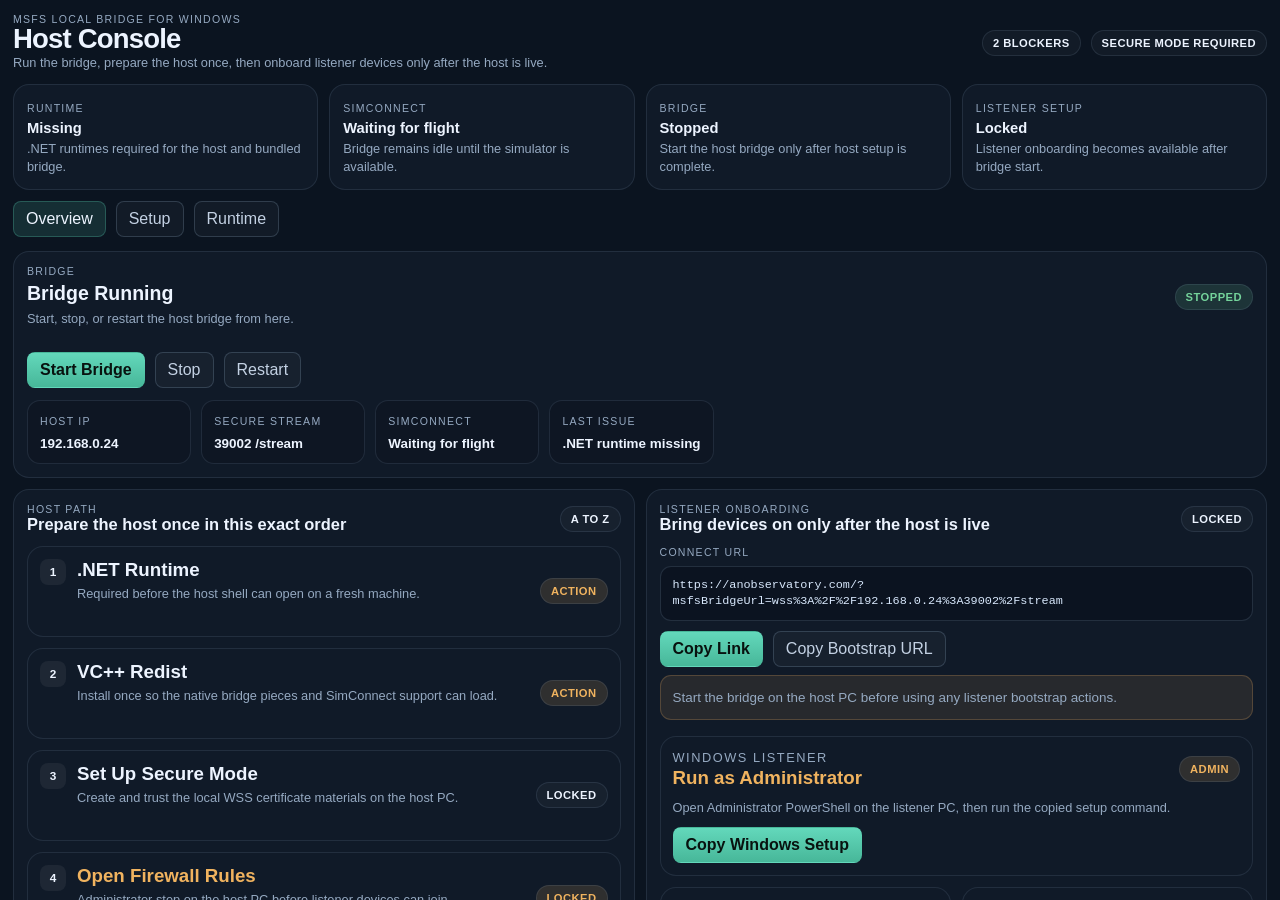
==== windows-host-onboarding-v1/index.html @ 63322c73 "Refactor native frame ownership and web content shell" ====
<!doctype html>
<html lang="en">
  <head>
    <meta charset="utf-8" />
    <meta name="viewport" content="width=device-width, initial-scale=1" />
    <title>MSFS Local Bridge Host Console</title>
    <link rel="stylesheet" href="./styles.css" />
  </head>
  <body>
    <div class="app-shell" id="app-shell">
      <div class="shell-scroll" id="shell-scroll">
      <header class="app-header">
        <div class="brand-block">
          <p class="eyebrow">MSFS LOCAL BRIDGE FOR WINDOWS</p>
          <h1>Host Console</h1>
          <p class="subcopy">Run the bridge, prepare the host once, then onboard listener devices only after the host is live.</p>
        </div>
        <div class="header-signals">
          <div class="pill" id="blocker-pill">2 blockers</div>
          <div class="pill" id="secure-mode-pill">Secure mode required</div>
        </div>
      </header>

      <section class="signal-strip">
        <article class="signal-card">
          <span class="signal-label">Runtime</span>
          <strong id="status-dotnet">Missing</strong>
          <p>.NET runtimes required for the host and bundled bridge.</p>
        </article>
        <article class="signal-card">
          <span class="signal-label">SimConnect</span>
          <strong id="status-simconnect">Waiting for flight</strong>
          <p>Bridge remains idle until the simulator is available.</p>
        </article>
        <article class="signal-card">
          <span class="signal-label">Bridge</span>
          <strong id="status-bridge">Stopped</strong>
          <p>Start the host bridge only after host setup is complete.</p>
        </article>
        <article class="signal-card">
          <span class="signal-label">Listener Setup</span>
          <strong id="status-bootstrap">Locked</strong>
          <p>Listener onboarding becomes available after bridge start.</p>
        </article>
      </section>

      <nav class="tab-strip">
        <button class="tab-btn active" data-tab="overview">Overview</button>
        <button class="tab-btn" data-tab="setup">Setup</button>
        <button class="tab-btn" data-tab="runtime">Runtime</button>
      </nav>

      <main class="panel-stack">
        <section class="tab-panel active" data-panel="overview">
          <div class="overview-grid">
            <section class="card bridge-card">
              <div class="card-head bridge-head">
                <div class="bridge-title-block">
                  <p class="section-label">Bridge</p>
                  <h2 id="bridge-card-title">Bridge Running</h2>
                  <p class="card-copy bridge-summary">Start, stop, or restart the host bridge from here.</p>
                </div>
                <div class="pill pill-ok" id="bridge-control-pill">Stopped</div>
              </div>
              <div class="bridge-layout">
                <div class="button-row action-row bridge-actions">
                  <button class="primary-btn" data-action="start-bridge" id="start-bridge-button">Start Bridge</button>
                  <button class="secondary-btn" data-action="stop-bridge" id="stop-bridge-button">Stop</button>
                  <button class="secondary-btn" data-action="restart-bridge" id="restart-bridge-button">Restart</button>
                </div>
                <div class="stat-grid bridge-strip">
                  <article class="stat-card bridge-strip-item">
                    <span>Host IP</span>
                    <strong id="host-ip">192.168.0.24</strong>
                  </article>
                  <article class="stat-card bridge-strip-item">
                    <span>Secure stream</span>
                    <strong id="secure-stream">39002 /stream</strong>
                  </article>
                  <article class="stat-card bridge-strip-item">
                    <span>SimConnect</span>
                    <strong id="simconnect-detail">Waiting for flight</strong>
                  </article>
                  <article class="stat-card bridge-strip-item">
                    <span>Last issue</span>
                    <strong id="last-issue">.NET runtime missing</strong>
                  </article>
                </div>
              </div>
            </section>

            <section class="card checklist-card">
              <div class="card-head">
                <div>
                  <p class="section-label">Host Path</p>
                  <h2>Prepare the host once in this exact order</h2>
                </div>
                <div class="pill">A to Z</div>
              </div>
              <div class="flow-list-rows">
                <article class="flow-row">
                  <div class="flow-index">1</div>
                  <div class="flow-copy">
                    <h3>.NET Runtime</h3>
                    <p>Required before the host shell can open on a fresh machine.</p>
                  </div>
                  <span class="state state-warn" id="dotnet-step-state">Action</span>
                </article>
                <article class="flow-row">
                  <div class="flow-index">2</div>
                  <div class="flow-copy">
                    <h3>VC++ Redist</h3>
                    <p>Install once so the native bridge pieces and SimConnect support can load.</p>
                  </div>
                  <span class="state state-warn" id="vcredist-step-state">Action</span>
                </article>
                <article class="flow-row">
                  <div class="flow-index">3</div>
                  <div class="flow-copy">
                    <h3>Set Up Secure Mode</h3>
                    <p>Create and trust the local WSS certificate materials on the host PC.</p>
                  </div>
                  <span class="state" id="secure-mode-state">Locked</span>
                </article>
                <article class="flow-row warning-row">
                  <div class="flow-index">4</div>
                  <div class="flow-copy">
                    <h3>Open Firewall Rules</h3>
                    <p>Administrator step on the host PC before listener devices can join.</p>
                  </div>
                  <span class="state state-warn" id="firewall-state">Locked</span>
                </article>
                <article class="flow-row accent-row">
                  <div class="flow-index">5</div>
                  <div class="flow-copy">
                    <h3>Start Bridge</h3>
                    <p>Only after this should you copy device setup commands or open the bootstrap page.</p>
                  </div>
                  <span class="state state-ok" id="start-bridge-step-state">Locked</span>
                </article>
              </div>
            </section>

            <section class="card unified-listener-card">
              <div class="card-head">
                <div>
                  <p class="section-label">Listener Onboarding</p>
                  <h2>Bring devices on only after the host is live</h2>
                </div>
                <div class="pill" id="listener-readiness-pill">Locked</div>
              </div>
              <div class="listener-top">
                <div class="field-block">
                  <span class="field-label">Connect URL</span>
                  <code id="secure-connect-url">https://anobservatory.com/?msfsBridgeUrl=wss%3A%2F%2F192.168.0.24%3A39002%2Fstream</code>
                </div>
                <div class="button-row utility-row">
                  <button class="primary-btn" data-action="copy-link" id="copy-link-button">Copy Link</button>
                  <button class="secondary-btn" data-action="copy-bootstrap-url" id="copy-bootstrap-url-button">Copy Bootstrap URL</button>
                </div>
                <div class="note-banner" id="listener-handoff-note">Start the bridge on the host PC before using any listener bootstrap actions.</div>
              </div>
              <div class="device-stack">
                <article class="device-row primary-device-row">
                  <div class="device-row-head">
                    <div>
                      <p class="device-label">Windows listener</p>
                      <h3>Run as Administrator</h3>
                    </div>
                    <span class="state state-warn">Admin</span>
                  </div>
                  <p>Open Administrator PowerShell on the listener PC, then run the copied setup command.</p>
                  <div class="button-row small-gap">
                    <button class="primary-btn" data-action="copy-windows-setup" id="copy-windows-setup-button">Copy Windows Setup</button>
                  </div>
                </article>
                <div class="device-pair">
                  <article class="device-row">
                    <div class="device-row-head">
                      <div>
                        <p class="device-label">Mac</p>
                        <h3>Use Terminal bootstrap</h3>
                      </div>
                    </div>
                    <p>Copy the script, trust the root CA, then open the secure bridge URL.</p>
                    <div class="button-row small-gap">
                      <button class="primary-btn" data-action="copy-mac-setup" id="copy-mac-setup-button">Copy Mac Setup</button>
                      <button class="secondary-btn" data-action="open-bootstrap-page" id="open-bootstrap-page-button">Open Bootstrap</button>
                    </div>
                  </article>
                  <article class="device-row">
                    <div class="device-row-head">
                      <div>
                        <p class="device-label">Mobile</p>
                        <h3>Open the bootstrap page first</h3>
                      </div>
                    </div>
                    <p>Fetch the CA, trust it, then open AO with the secure stream URL.</p>
                    <div class="button-row small-gap">
                      <button class="secondary-btn" data-action="open-mobile-guide" id="open-mobile-guide-button">Open Mobile Guide</button>
                    </div>
                  </article>
                </div>
              </div>
            </section>
          </div>
        </section>

        <section class="tab-panel" data-panel="setup">
          <div class="setup-grid">
            <section class="card tall-card">
              <div class="card-head">
                <div>
                  <p class="section-label">Host Setup</p>
                  <h2>The shortest correct host setup</h2>
                </div>
                <div class="pill">Checklist</div>
              </div>
              <div class="setup-step-stack">
                <article class="action-card">
                  <div>
                    <p class="device-label">.NET Runtime</p>
                    <h3>Install before opening the host shell</h3>
                    <p id="dotnet-current-note">not installed on this PC.</p>
                  </div>
                  <div class="button-row small-gap split-actions">
                    <span class="state state-warn" id="dotnet-step-state-copy">Action</span>
                    <button class="primary-btn" data-action="install-dotnet" id="install-dotnet-button">Install .NET Runtime</button>
                  </div>
                </article>
                <article class="action-card">
                  <div>
                    <p class="device-label">VC++ Redist</p>
                    <h3>Install once for native bridge support</h3>
                    <p id="vcredist-current-note">not installed on this PC.</p>
                  </div>
                  <div class="button-row small-gap split-actions">
                    <span class="state state-warn" id="vcredist-step-state-copy">Action</span>
                    <button class="primary-btn" data-action="install-vcredist" id="install-vcredist-button">Install VC++ Runtime</button>
                  </div>
                </article>
                <article class="action-card">
                  <div>
                    <p class="device-label">Secure Mode</p>
                    <h3>Generate and trust the local WSS certificate</h3>
                    <p>Create the local trust materials on the host PC.</p>
                  </div>
                  <div class="button-row small-gap split-actions">
                    <span class="state" id="secure-mode-state-copy">Locked</span>
                    <button class="secondary-btn" data-action="setup-secure-mode" id="setup-secure-mode-button">Set Up Secure Mode</button>
                  </div>
                </article>
                <article class="action-card warning-row">
                  <div>
                    <p class="device-label">Firewall</p>
                    <h3>Open the required ports</h3>
                    <p>Windows will prompt for elevation on the host PC.</p>
                  </div>
                  <div class="button-row small-gap split-actions">
                    <span class="state state-warn" id="firewall-state-copy">Locked</span>
                    <button class="secondary-btn" data-action="open-firewall-rules" id="open-firewall-rules-button">Open Firewall Rules</button>
                  </div>
                </article>
                <article class="action-card accent-row">
                  <div>
                    <p class="device-label">Bridge Start</p>
                    <h3>Make the bootstrap page and listener scripts available</h3>
                    <p id="start-bridge-current-note">Complete host setup before starting the bridge.</p>
                  </div>
                  <div class="button-row small-gap split-actions">
                    <span class="state state-ok" id="start-bridge-step-state-copy">Locked</span>
                    <button class="primary-btn" data-action="start-bridge" id="setup-start-bridge-button">Start Bridge</button>
                  </div>
                </article>
              </div>
            </section>

            <section class="card tall-card listener-setup-card">
              <div class="card-head">
                <div>
                  <p class="section-label">Device Setup</p>
                  <h2>What to do on each listener device</h2>
                </div>
                <div class="pill" id="listener-readiness-pill-copy">Locked</div>
              </div>
              <p class="card-copy listener-copy" id="listener-setup-note">Complete host setup and start the bridge before onboarding listener devices.</p>
              <div class="listener-setup-stack">
                <article class="device-row primary-device-row">
                  <div class="device-row-head">
                    <div>
                      <p class="device-label">Windows listener</p>
                      <h3>Use Administrator PowerShell</h3>
                    </div>
                    <span class="state state-warn">Admin</span>
                  </div>
                  <p>Run the copied setup command from an elevated PowerShell window.</p>
                  <button class="primary-btn" data-action="copy-windows-setup" id="copy-windows-setup-button-copy">Copy Windows Setup</button>
                </article>
                <article class="device-row">
                  <div class="device-row-head">
                    <div>
                      <p class="device-label">Mac</p>
                      <h3>Use Terminal bootstrap</h3>
                    </div>
                  </div>
                  <p>Copy the script, trust the root CA, then open the secure bridge URL.</p>
                  <div class="button-row small-gap">
                    <button class="primary-btn" data-action="copy-mac-setup" id="copy-mac-setup-button-copy">Copy Mac Setup</button>
                    <button class="secondary-btn" data-action="open-bootstrap-page" id="open-bootstrap-page-button-copy">Open Bootstrap</button>
                  </div>
                </article>
                <article class="device-row">
                  <div class="device-row-head">
                    <div>
                      <p class="device-label">Mobile</p>
                      <h3>Open the bootstrap page first</h3>
                    </div>
                  </div>
                  <p>Fetch and trust the certificate before opening AO with the secure stream URL.</p>
                  <button class="secondary-btn" data-action="open-mobile-guide" id="open-mobile-guide-button-copy">Open Mobile Guide</button>
                </article>
              </div>
            </section>
          </div>
        </section>

        <section class="tab-panel" data-panel="runtime">
          <div class="runtime-grid">
            <section class="card tall-card runtime-log-card">
              <div class="card-head">
                <div>
                  <p class="section-label">Runtime Log</p>
                  <h2>Live output and support context</h2>
                </div>
                <div class="pill pill-ok">Runtime</div>
              </div>
              <div class="button-row utility-row">
                <button class="primary-btn" data-action="copy-log">Copy Log</button>
                <button class="secondary-btn" data-action="clear-log">Clear</button>
                <button class="secondary-btn" data-action="copy-diagnostics">Copy Diagnostics</button>
              </div>
              <pre class="log-view" id="runtime-log">[09:05:12] prerequisite-check: .NET Runtimes x64 not found</pre>
            </section>
          </div>
        </section>
      </main>
      </div>
    </div>

    <script src="./app.js"></script>
  </body>
</html>
---- windows-host-onboarding-v1/styles.css ----
:root {
  --bg: #08101a;
  --surface: #0d1724;
  --surface-2: #111d2c;
  --surface-3: #0b1320;
  --line: rgba(144, 170, 198, 0.14);
  --line-strong: rgba(144, 170, 198, 0.24);
  --text: #edf4ff;
  --muted: #95a9c1;
  --muted-strong: #c3d1e3;
  --accent: #58ceb0;
  --accent-soft: rgba(88, 206, 176, 0.14);
  --ok: #74d39b;
  --ok-soft: rgba(116, 211, 155, 0.14);
  --warn: #f0b35f;
  --warn-soft: rgba(240, 179, 95, 0.14);
  --shadow: 0 20px 54px rgba(0, 0, 0, 0.32);
  --radius: 16px;
  --radius-sm: 11px;
}

* {
  box-sizing: border-box;
}

html {
  height: 100%;
  background: #0b1420;
  overscroll-behavior: none;
}

body {
  margin: 0;
  height: 100%;
  background: #0b1420;
  color: var(--text);
  font-family: "Segoe UI", Tahoma, sans-serif;
  overscroll-behavior: none;
  overflow: hidden;
}

.shell-scroll::-webkit-scrollbar,
.runtime-log::-webkit-scrollbar {
  width: 10px;
  height: 10px;
}

.shell-scroll::-webkit-scrollbar-track,
.runtime-log::-webkit-scrollbar-track {
  background: rgba(9, 16, 25, 0.88);
}

.shell-scroll::-webkit-scrollbar-thumb,
.runtime-log::-webkit-scrollbar-thumb {
  background: linear-gradient(180deg, rgba(95, 125, 160, 0.9), rgba(67, 92, 121, 0.92));
  border: 2px solid rgba(9, 16, 25, 0.92);
  border-radius: 999px;
}

.shell-scroll::-webkit-scrollbar-thumb:hover,
.runtime-log::-webkit-scrollbar-thumb:hover {
  background: linear-gradient(180deg, rgba(118, 151, 189, 0.92), rgba(81, 109, 142, 0.94));
}

button,
input,
textarea,
select {
  font: inherit;
}

code,
pre {
  font-family: Consolas, "Courier New", monospace;
}

.app-shell {
  width: 100%;
  height: 100%;
  margin: 0;
  background: transparent;
  overflow: hidden;
}

.shell-scroll {
  height: 100%;
  min-height: 0;
  overflow-y: auto;
  overflow-x: hidden;
  padding: 13px;
  background: transparent;
}

body.window-maximized .shell-scroll {
  padding: 12px;
}

.app-header,
.header-signals,
.tab-strip,
.card-head,
.button-row,
.device-row-head,
.bridge-layout,
.split-actions {
  display: flex;
  align-items: center;
  gap: 10px;
}

.app-header,
.card-head,
.device-row-head,
.bridge-layout,
.split-actions {
  justify-content: space-between;
}

.app-header,
.card-head,
.device-row-head,
.split-actions {
  flex-wrap: wrap;
}

.app-header {
  margin-bottom: 12px;
}

.brand-block h1,
.card h2,
.hero-value,
.signal-card strong,
.stat-card strong,
.flow-row h3,
.device-row h3,
.action-card h3,
.note-banner,
.bullet-list {
  margin: 0;
}

.brand-block h1 {
  font-size: 1.72rem;
  line-height: 1.05;
  font-weight: 700;
  letter-spacing: -0.03em;
}

.eyebrow,
.section-label,
.signal-label,
.device-label,
.field-label,
.lead-label,
.stat-card span {
  margin: 0;
  color: var(--muted);
  font-size: 0.66rem;
  letter-spacing: 0.12em;
  text-transform: uppercase;
}

.subcopy,
.card-copy,
.signal-card p,
.flow-row p,
.device-row p,
.action-card p,
.note-banner,
.bullet-list li,
.meta-line {
  margin: 0;
  color: var(--muted);
  font-size: 0.8rem;
  line-height: 1.42;
}

.pill,
.state {
  border: 1px solid var(--line);
  border-radius: 999px;
  padding: 6px 10px;
  font-size: 0.7rem;
  font-weight: 700;
  letter-spacing: 0.04em;
  text-transform: uppercase;
  background: rgba(255, 255, 255, 0.03);
  width: fit-content;
  max-width: 100%;
  align-self: center;
}

.pill-ok,
.state-ok {
  color: var(--ok);
  background: var(--ok-soft);
}

.pill-accent,
.accent-row {
  color: var(--accent);
  background: var(--accent-soft);
}

.state-warn,
.warning-row,
.primary-device-row {
  color: var(--warn);
  background: var(--warn-soft);
}

.signal-strip,
.overview-grid,
.setup-grid,
.runtime-grid,
.stat-grid,
.flow-list-rows,
.device-stack,
.device-pair,
.listener-setup-stack,
.setup-step-stack,
.panel-stack {
  display: grid;
  gap: 11px;
}

.signal-strip {
  grid-template-columns: repeat(4, minmax(0, 1fr));
}

.overview-grid {
  grid-template-columns: 1fr 1fr;
  grid-template-areas:
    "bridge bridge"
    "host listener";
  align-items: stretch;
}

.bridge-card {
  grid-area: bridge;
}

.checklist-card {
  grid-area: host;
  height: 100%;
  display: grid;
  grid-template-rows: auto 1fr;
}

.unified-listener-card {
  grid-area: listener;
}

.setup-grid {
  grid-template-columns: 0.96fr 1.04fr;
  align-items: stretch;
}

.tall-card {
  height: 100%;
}

.signal-card,
.card,
.stat-card,
.flow-row,
.device-row,
.action-card {
  border: 1px solid var(--line);
  border-radius: var(--radius);
  background: #101a28;
}

.signal-card,
.card {
  padding: 13px;
}

.signal-card strong {
  display: block;
  font-size: 0.92rem;
  font-weight: 700;
  margin-top: 4px;
  margin-bottom: 4px;
}

.tab-strip {
  margin: 11px 0 14px;
  flex-wrap: wrap;
}

.tab-btn,
.primary-btn,
.secondary-btn {
  border-radius: 8px;
  padding: 8px 12px;
  border: 1px solid var(--line-strong);
  cursor: pointer;
  transition: 120ms ease;
}

.tab-btn,
.secondary-btn {
  background: rgba(255, 255, 255, 0.03);
  color: var(--muted-strong);
}

.tab-btn.active {
  color: var(--text);
  background: rgba(88, 206, 176, 0.14);
  border-color: rgba(88, 206, 176, 0.28);
}

.primary-btn {
  background: linear-gradient(180deg, #63d8bb, #47b799);
  border-color: transparent;
  color: #08120f;
  font-weight: 700;
}

.tab-btn:hover,
.primary-btn:hover,
.secondary-btn:hover {
  transform: translateY(-1px);
}

.primary-btn:disabled,
.secondary-btn:disabled,
.tab-btn:disabled {
  opacity: 0.45;
  cursor: not-allowed;
  transform: none;
}

.card-head {
  margin-bottom: 11px;
}

.card h2 {
  font-size: 1.03rem;
  line-height: 1.2;
  font-weight: 700;
}

.hero-value {
  font-size: 1.56rem;
  line-height: 1.05;
  font-weight: 700;
  letter-spacing: -0.03em;
}

.bridge-card {
  display: grid;
  gap: 12px;
}

.bridge-head {
  align-items: start;
  gap: 12px;
}

.bridge-title-block {
  display: grid;
  gap: 6px;
}

.bridge-title-block h2 {
  font-size: 1.22rem;
  line-height: 1.08;
}

.bridge-summary {
  max-width: 480px;
}

.bridge-layout {
  display: grid;
  gap: 12px;
}

.bridge-actions {
  margin-top: 0;
}

.action-row {
  margin-top: 0;
}

.stat-grid {
  grid-template-columns: repeat(4, minmax(0, 1fr));
}

.bridge-strip {
  gap: 10px;
}

.stat-card {
  padding: 12px;
  min-height: 80px;
}

.bridge-strip-item {
  min-height: 0;
  padding: 10px 12px;
  border-radius: 13px;
  background: rgba(14, 23, 36, 0.86);
}

.stat-card strong {
  display: block;
  margin-top: 10px;
  font-size: 0.9rem;
  font-weight: 700;
  overflow-wrap: anywhere;
  word-break: break-word;
  line-height: 1.35;
}

.bridge-strip-item strong {
  margin-top: 6px;
  font-size: 0.84rem;
}

.flow-row,
.device-row,
.action-card {
  padding: 12px;
}

.flow-row {
  display: grid;
  grid-template-columns: auto 1fr auto;
  gap: 11px;
  align-items: start;
}

.flow-row .state,
.device-row-head .state {
  justify-self: end;
}

.flow-copy {
  display: grid;
  gap: 4px;
}

.flow-index {
  width: 26px;
  height: 26px;
  border-radius: 8px;
  display: grid;
  place-items: center;
  background: rgba(255, 255, 255, 0.06);
  color: var(--text);
  font-size: 0.74rem;
  font-weight: 800;
}

.listener-top,
.field-block {
  display: grid;
  gap: 8px;
}

.listener-top {
  margin-bottom: 10px;
}

.utility-row,
.diagnostics-row,
.listener-copy {
  margin-top: 2px;
}

.listener-copy {
  margin-bottom: 12px;
}

code,
.log-view {
  border-radius: var(--radius-sm);
  border: 1px solid rgba(144, 170, 198, 0.18);
  background: var(--surface-3);
}

code {
  display: block;
  padding: 10px 12px;
  color: #d7e7fb;
  font-size: 0.74rem;
  line-height: 1.4;
  word-break: break-word;
}

.note-banner {
  padding: 12px;
  border-radius: var(--radius-sm);
  border: 1px solid rgba(240, 179, 95, 0.22);
  background: rgba(240, 179, 95, 0.1);
  font-size: 0.84rem;
}

.device-stack {
  margin-top: 16px;
}

.device-pair {
  grid-template-columns: repeat(2, minmax(0, 1fr));
}

.device-row,
.action-card {
  display: grid;
  gap: 10px;
  align-content: start;
}

.listener-setup-stack {
  margin-top: 8px;
}

.split-actions {
  align-items: center;
}

.log-view {
  margin: 0;
  min-height: 280px;
  padding: 12px;
  color: #d8e7fa;
  font-size: 0.74rem;
  line-height: 1.42;
  white-space: pre-wrap;
}

.bullet-list {
  padding-left: 20px;
}

.bullet-list li + li {
  margin-top: 8px;
}

.tab-panel {
  display: none;
}

.tab-panel.active {
  display: block;
}

@media (max-width: 1220px) {
  .signal-strip,
  .overview-grid,
  .setup-grid,
  .runtime-grid,
  .device-pair,
  .stat-grid {
    grid-template-columns: 1fr;
    grid-template-areas: none;
  }

  .bridge-card,
  .checklist-card,
  .unified-listener-card {
    grid-area: auto;
  }
}

@media (max-width: 760px) {
  .app-shell {
    width: 100%;
    height: 100%;
    margin: 0;
  }

  .shell-scroll {
    padding: 8px;
  }

  .app-header,
  .header-signals,
  .tab-strip,
  .button-row,
  .device-row-head,
  .split-actions {
    flex-wrap: wrap;
  }

  .flow-row {
    grid-template-columns: auto 1fr;
  }

  .flow-row .state {
    grid-column: 2;
    justify-self: start;
  }
}
.runtime-grid .card:first-child {
  display: grid;
  grid-template-rows: auto auto 1fr;
}

.runtime-grid .utility-row {
  margin-top: 2px;
  margin-bottom: 12px;
}

.log-view {
  height: 320px;
  min-height: 320px;
  max-height: 320px;
  overflow: auto;
}


.runtime-grid {
  grid-template-columns: 1fr;
}

.runtime-log-card {
  display: grid;
  grid-template-rows: auto auto 1fr;
}

.runtime-grid .utility-row {
  margin-top: 4px;
  margin-bottom: 12px;
}

.log-view {
  height: 460px;
  min-height: 460px;
  max-height: 460px;
  overflow: auto;
}
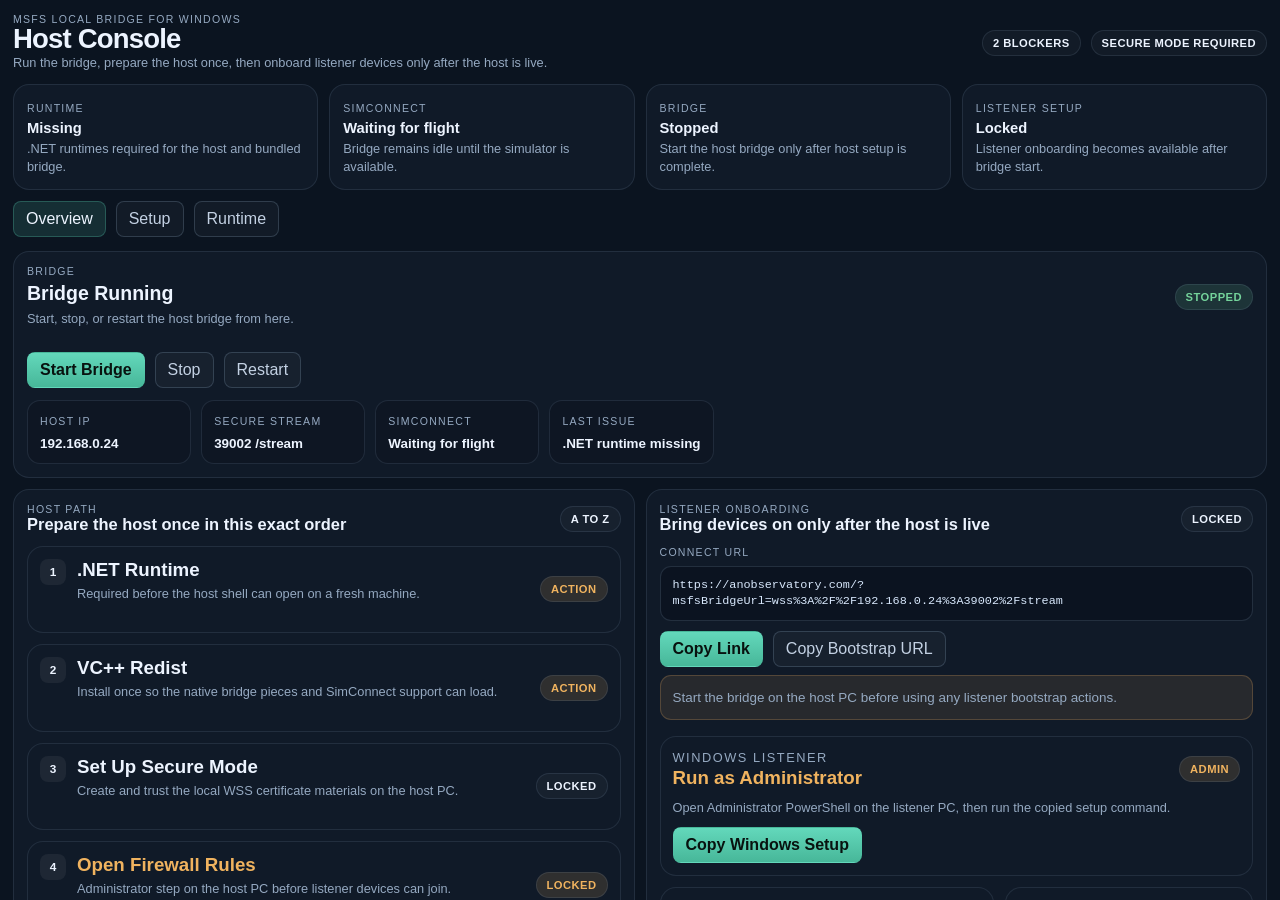
==== commit e777670f: "Tighten listener device card copy and layout" ====
--- a/windows-host-onboarding-v1/index.html
+++ b/windows-host-onboarding-v1/index.html
@@ -192,7 +192,7 @@
                     <div class="device-row-head">
                       <div>
                         <p class="device-label">Mobile</p>
-                        <h3>Open the bootstrap page first</h3>
+                        <h3>Open the bootstrap page</h3>
                       </div>
                     </div>
                     <p>Fetch the CA, trust it, then open AO with the secure stream URL.</p>
@@ -313,7 +313,7 @@
                   <div class="device-row-head">
                     <div>
                       <p class="device-label">Mobile</p>
-                      <h3>Open the bootstrap page first</h3>
+                      <h3>Open the bootstrap page</h3>
                     </div>
                   </div>
                   <p>Fetch and trust the certificate before opening AO with the secure stream URL.</p>
--- a/windows-host-onboarding-v1/styles.css
+++ b/windows-host-onboarding-v1/styles.css
@@ -39,27 +39,48 @@
   overflow: hidden;
 }
 
-.shell-scroll::-webkit-scrollbar,
-.runtime-log::-webkit-scrollbar {
+.shell-scroll::-webkit-scrollbar {
   width: 10px;
   height: 10px;
 }
 
-.shell-scroll::-webkit-scrollbar-track,
-.runtime-log::-webkit-scrollbar-track {
+.shell-scroll::-webkit-scrollbar-track {
   background: rgba(9, 16, 25, 0.88);
 }
 
-.shell-scroll::-webkit-scrollbar-thumb,
-.runtime-log::-webkit-scrollbar-thumb {
+.shell-scroll::-webkit-scrollbar-thumb {
   background: linear-gradient(180deg, rgba(95, 125, 160, 0.9), rgba(67, 92, 121, 0.92));
   border: 2px solid rgba(9, 16, 25, 0.92);
   border-radius: 999px;
 }
 
-.shell-scroll::-webkit-scrollbar-thumb:hover,
-.runtime-log::-webkit-scrollbar-thumb:hover {
+.shell-scroll::-webkit-scrollbar-thumb:hover {
   background: linear-gradient(180deg, rgba(118, 151, 189, 0.92), rgba(81, 109, 142, 0.94));
+}
+
+.log-view {
+  scrollbar-width: thin;
+  scrollbar-color: rgba(95, 125, 160, 0.92) rgba(9, 16, 25, 0.88);
+}
+
+.log-view::-webkit-scrollbar {
+  width: 8px;
+  height: 8px;
+}
+
+.log-view::-webkit-scrollbar-track {
+  background: rgba(9, 16, 25, 0.82);
+  border-radius: 999px;
+}
+
+.log-view::-webkit-scrollbar-thumb {
+  background: linear-gradient(180deg, rgba(109, 141, 177, 0.94), rgba(76, 104, 136, 0.96));
+  border: 1px solid rgba(9, 16, 25, 0.88);
+  border-radius: 999px;
+}
+
+.log-view::-webkit-scrollbar-thumb:hover {
+  background: linear-gradient(180deg, rgba(126, 161, 201, 0.96), rgba(88, 118, 154, 0.98));
 }
 
 button,
@@ -506,7 +527,7 @@
 }
 
 .device-pair {
-  grid-template-columns: repeat(2, minmax(0, 1fr));
+  grid-template-columns: 1.15fr 0.85fr;
 }
 
 .device-row,
@@ -514,6 +535,11 @@
   display: grid;
   gap: 10px;
   align-content: start;
+}
+
+.device-pair .button-row .primary-btn,
+.device-pair .button-row .secondary-btn {
+  white-space: nowrap;
 }
 
 .listener-setup-stack {
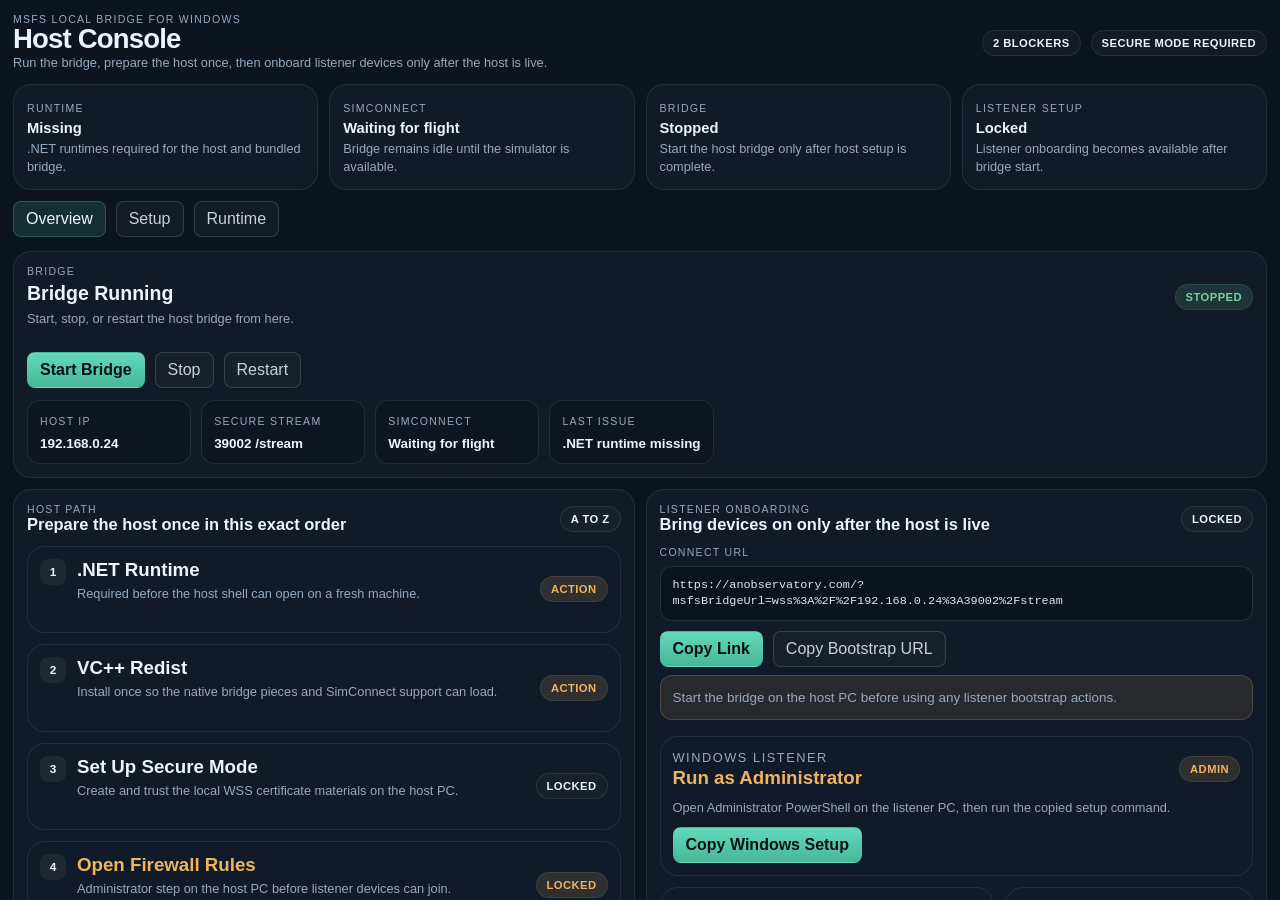
==== commit dbf1da80: "Stretch Mac actions and restore true maximize" ====
--- a/windows-host-onboarding-v1/index.html
+++ b/windows-host-onboarding-v1/index.html
@@ -183,7 +183,7 @@
                       </div>
                     </div>
                     <p>Copy the script, trust the root CA, then open the secure bridge URL.</p>
-                    <div class="button-row small-gap">
+                    <div class="button-row small-gap equal-action-row">
                       <button class="primary-btn" data-action="copy-mac-setup" id="copy-mac-setup-button">Copy Mac Setup</button>
                       <button class="secondary-btn" data-action="open-bootstrap-page" id="open-bootstrap-page-button">Open Bootstrap</button>
                     </div>
@@ -304,7 +304,7 @@
                     </div>
                   </div>
                   <p>Copy the script, trust the root CA, then open the secure bridge URL.</p>
-                  <div class="button-row small-gap">
+                  <div class="button-row small-gap equal-action-row">
                     <button class="primary-btn" data-action="copy-mac-setup" id="copy-mac-setup-button-copy">Copy Mac Setup</button>
                     <button class="secondary-btn" data-action="open-bootstrap-page" id="open-bootstrap-page-button-copy">Open Bootstrap</button>
                   </div>
--- a/windows-host-onboarding-v1/styles.css
+++ b/windows-host-onboarding-v1/styles.css
@@ -15,8 +15,8 @@
   --warn: #f0b35f;
   --warn-soft: rgba(240, 179, 95, 0.14);
   --shadow: 0 20px 54px rgba(0, 0, 0, 0.32);
-  --radius: 16px;
-  --radius-sm: 11px;
+  --radius: 18px;
+  --radius-sm: 12px;
 }
 
 * {
@@ -104,6 +104,8 @@
 }
 
 .shell-scroll {
+  display: flex;
+  flex-direction: column;
   height: 100%;
   min-height: 0;
   overflow-y: auto;
@@ -240,9 +242,16 @@
 .device-stack,
 .device-pair,
 .listener-setup-stack,
-.setup-step-stack,
+.setup-step-stack {
+  display: grid;
+  gap: 11px;
+}
+
 .panel-stack {
-  display: grid;
+  display: flex;
+  flex: 1 1 auto;
+  flex-direction: column;
+  min-height: 0;
   gap: 11px;
 }
 
@@ -542,6 +551,18 @@
   white-space: nowrap;
 }
 
+.equal-action-row {
+  display: grid;
+  grid-template-columns: 1fr 1fr;
+  width: 100%;
+}
+
+.equal-action-row .primary-btn,
+.equal-action-row .secondary-btn {
+  width: 100%;
+  justify-content: center;
+}
+
 .listener-setup-stack {
   margin-top: 8px;
 }
@@ -570,10 +591,22 @@
 
 .tab-panel {
   display: none;
+  min-height: 0;
 }
 
 .tab-panel.active {
   display: block;
+}
+
+.tab-panel.active[data-panel="runtime"] {
+  display: flex;
+  flex: 1 1 auto;
+  min-height: 0;
+}
+
+.overview-grid,
+.setup-grid {
+  padding-bottom: 14px;
 }
 
 @media (max-width: 1220px) {
@@ -623,31 +656,16 @@
     justify-self: start;
   }
 }
-.runtime-grid .card:first-child {
-  display: grid;
-  grid-template-rows: auto auto 1fr;
-}
-
-.runtime-grid .utility-row {
-  margin-top: 2px;
-  margin-bottom: 12px;
-}
-
-.log-view {
-  height: 320px;
-  min-height: 320px;
-  max-height: 320px;
-  overflow: auto;
-}
-
-
 .runtime-grid {
   grid-template-columns: 1fr;
+  flex: 1 1 auto;
+  min-height: 0;
 }
 
 .runtime-log-card {
   display: grid;
-  grid-template-rows: auto auto 1fr;
+  grid-template-rows: auto auto minmax(0, 1fr);
+  min-height: 0;
 }
 
 .runtime-grid .utility-row {
@@ -656,9 +674,9 @@
 }
 
 .log-view {
-  height: 460px;
-  min-height: 460px;
-  max-height: 460px;
+  height: auto;
+  min-height: 320px;
+  max-height: none;
   overflow: auto;
 }
 
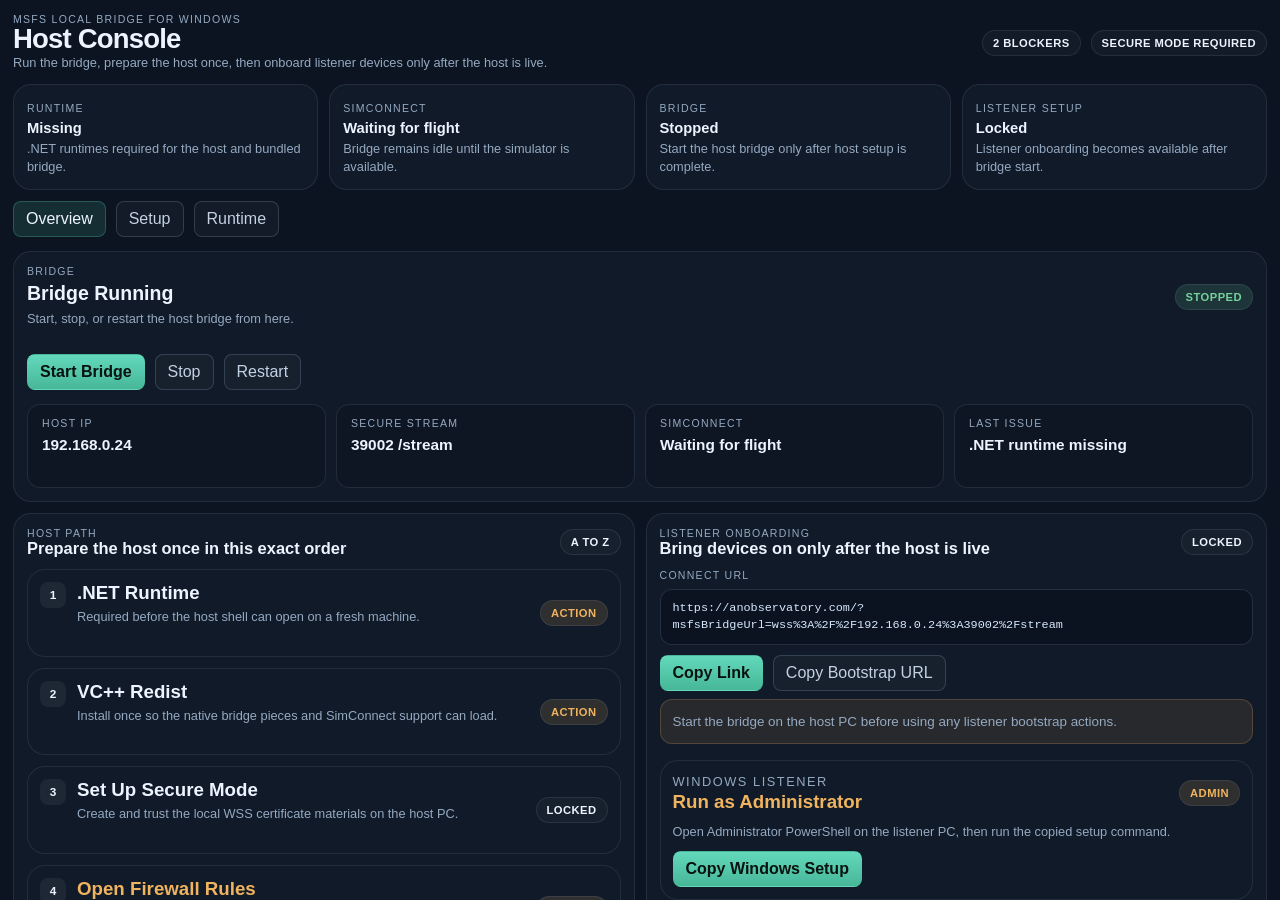
==== commit 79d8dbab: "Rebalance bridge card layout" ====
--- a/windows-host-onboarding-v1/index.html
+++ b/windows-host-onboarding-v1/index.html
@@ -62,13 +62,13 @@
                 </div>
                 <div class="pill pill-ok" id="bridge-control-pill">Stopped</div>
               </div>
-              <div class="bridge-layout">
+              <div class="bridge-body">
                 <div class="button-row action-row bridge-actions">
                   <button class="primary-btn" data-action="start-bridge" id="start-bridge-button">Start Bridge</button>
                   <button class="secondary-btn" data-action="stop-bridge" id="stop-bridge-button">Stop</button>
                   <button class="secondary-btn" data-action="restart-bridge" id="restart-bridge-button">Restart</button>
                 </div>
-                <div class="stat-grid bridge-strip">
+                <div class="bridge-strip">
                   <article class="stat-card bridge-strip-item">
                     <span>Host IP</span>
                     <strong id="host-ip">192.168.0.24</strong>
--- a/windows-host-onboarding-v1/styles.css
+++ b/windows-host-onboarding-v1/styles.css
@@ -124,7 +124,6 @@
 .card-head,
 .button-row,
 .device-row-head,
-.bridge-layout,
 .split-actions {
   display: flex;
   align-items: center;
@@ -134,7 +133,6 @@
 .app-header,
 .card-head,
 .device-row-head,
-.bridge-layout,
 .split-actions {
   justify-content: space-between;
 }
@@ -382,12 +380,12 @@
 
 .bridge-card {
   display: grid;
-  gap: 12px;
+  gap: 14px;
 }
 
 .bridge-head {
   align-items: start;
-  gap: 12px;
+  gap: 14px;
 }
 
 .bridge-title-block {
@@ -401,16 +399,18 @@
 }
 
 .bridge-summary {
-  max-width: 480px;
-}
-
-.bridge-layout {
-  display: grid;
-  gap: 12px;
+  max-width: 560px;
+}
+
+.bridge-body {
+  display: grid;
+  gap: 14px;
+  align-items: stretch;
 }
 
 .bridge-actions {
   margin-top: 0;
+  justify-content: flex-start;
 }
 
 .action-row {
@@ -419,10 +419,6 @@
 
 .stat-grid {
   grid-template-columns: repeat(4, minmax(0, 1fr));
-}
-
-.bridge-strip {
-  gap: 10px;
 }
 
 .stat-card {
@@ -430,11 +426,21 @@
   min-height: 80px;
 }
 
+.bridge-strip {
+  display: grid;
+  grid-template-columns: repeat(4, minmax(0, 1fr));
+  gap: 10px;
+  width: 100%;
+}
+
 .bridge-strip-item {
-  min-height: 0;
-  padding: 10px 12px;
+  min-height: 84px;
+  padding: 12px 14px;
   border-radius: 13px;
   background: rgba(14, 23, 36, 0.86);
+  display: grid;
+  align-content: start;
+  gap: 6px;
 }
 
 .stat-card strong {
@@ -448,8 +454,16 @@
 }
 
 .bridge-strip-item strong {
-  margin-top: 6px;
-  font-size: 0.84rem;
+  margin-top: 0;
+  font-size: 0.96rem;
+  line-height: 1.25;
+}
+
+.bridge-strip-item span {
+  color: var(--muted);
+  font-size: 0.66rem;
+  letter-spacing: 0.12em;
+  text-transform: uppercase;
 }
 
 .flow-row,
@@ -615,7 +629,8 @@
   .setup-grid,
   .runtime-grid,
   .device-pair,
-  .stat-grid {
+  .stat-grid,
+  .bridge-strip {
     grid-template-columns: 1fr;
     grid-template-areas: none;
   }
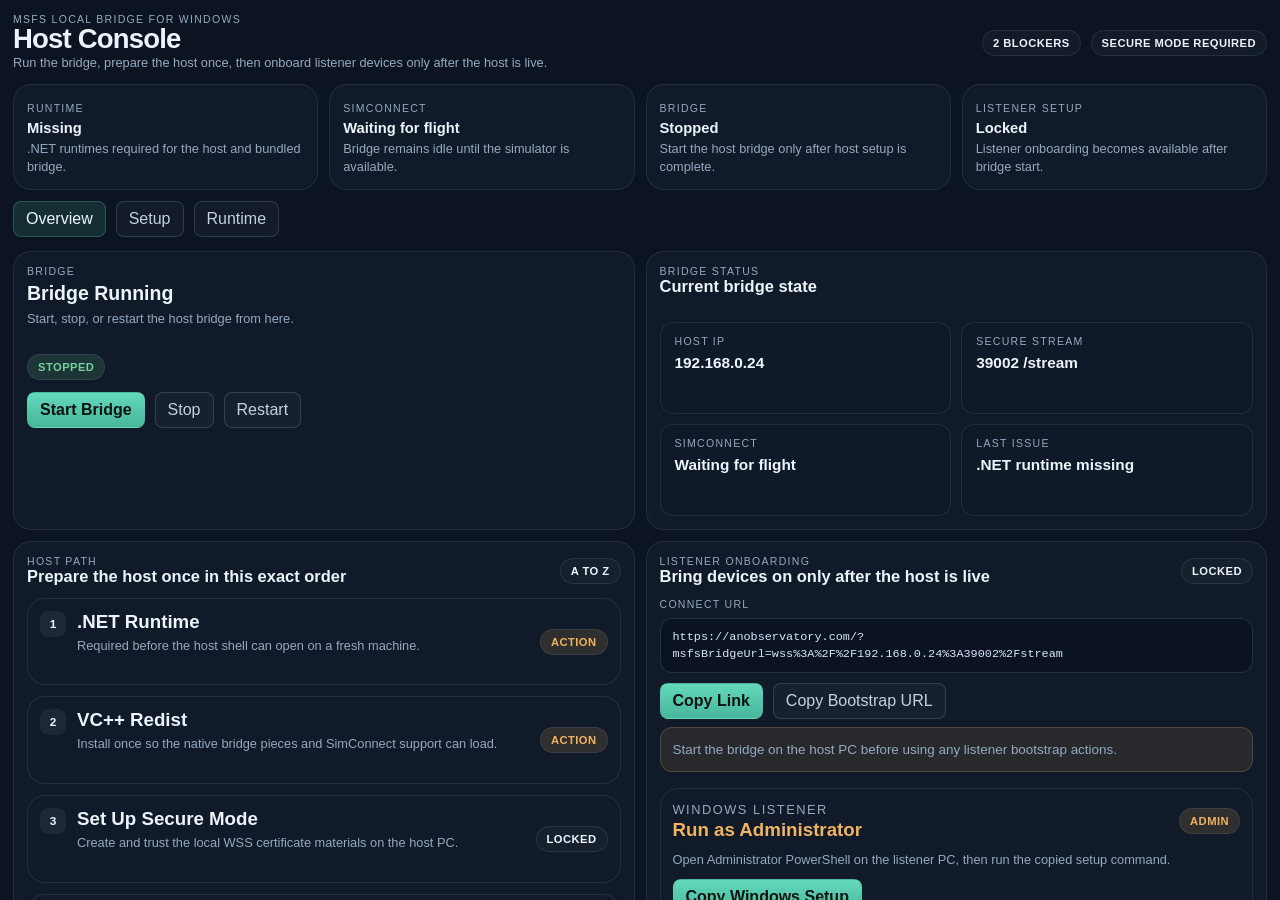
==== commit ef49dd78: "Split bridge overview into control and status cards" ====
--- a/windows-host-onboarding-v1/index.html
+++ b/windows-host-onboarding-v1/index.html
@@ -50,25 +50,37 @@
         <button class="tab-btn" data-tab="runtime">Runtime</button>
       </nav>
 
-      <main class="panel-stack">
-        <section class="tab-panel active" data-panel="overview">
-          <div class="overview-grid">
-            <section class="card bridge-card">
-              <div class="card-head bridge-head">
-                <div class="bridge-title-block">
-                  <p class="section-label">Bridge</p>
-                  <h2 id="bridge-card-title">Bridge Running</h2>
-                  <p class="card-copy bridge-summary">Start, stop, or restart the host bridge from here.</p>
-                </div>
-                <div class="pill pill-ok" id="bridge-control-pill">Stopped</div>
-              </div>
-              <div class="bridge-body">
-                <div class="button-row action-row bridge-actions">
-                  <button class="primary-btn" data-action="start-bridge" id="start-bridge-button">Start Bridge</button>
-                  <button class="secondary-btn" data-action="stop-bridge" id="stop-bridge-button">Stop</button>
-                  <button class="secondary-btn" data-action="restart-bridge" id="restart-bridge-button">Restart</button>
-                </div>
-                <div class="bridge-strip">
+        <main class="panel-stack">
+          <section class="tab-panel active" data-panel="overview">
+            <div class="overview-grid">
+              <section class="card bridge-card bridge-control-card">
+                <div class="card-head bridge-head">
+                  <div class="bridge-title-block">
+                    <p class="section-label">Bridge</p>
+                    <h2 id="bridge-card-title">Bridge Running</h2>
+                    <p class="card-copy bridge-summary">Start, stop, or restart the host bridge from here.</p>
+                  </div>
+                </div>
+                <div class="bridge-control-panel">
+                  <div class="bridge-control-top">
+                    <div class="pill pill-ok" id="bridge-control-pill">Stopped</div>
+                  </div>
+                  <div class="button-row action-row bridge-actions">
+                    <button class="primary-btn" data-action="start-bridge" id="start-bridge-button">Start Bridge</button>
+                    <button class="secondary-btn" data-action="stop-bridge" id="stop-bridge-button">Stop</button>
+                    <button class="secondary-btn" data-action="restart-bridge" id="restart-bridge-button">Restart</button>
+                  </div>
+                </div>
+              </section>
+
+              <section class="card bridge-status-card">
+                <div class="card-head bridge-status-head">
+                  <div>
+                    <p class="section-label">Bridge Status</p>
+                    <h2>Current bridge state</h2>
+                  </div>
+                </div>
+                <div class="bridge-status-grid">
                   <article class="stat-card bridge-strip-item">
                     <span>Host IP</span>
                     <strong id="host-ip">192.168.0.24</strong>
@@ -86,8 +98,7 @@
                     <strong id="last-issue">.NET runtime missing</strong>
                   </article>
                 </div>
-              </div>
-            </section>
+              </section>
 
             <section class="card checklist-card">
               <div class="card-head">
--- a/windows-host-onboarding-v1/styles.css
+++ b/windows-host-onboarding-v1/styles.css
@@ -260,13 +260,17 @@
 .overview-grid {
   grid-template-columns: 1fr 1fr;
   grid-template-areas:
-    "bridge bridge"
+    "bridge-control bridge-status"
     "host listener";
   align-items: stretch;
 }
 
-.bridge-card {
-  grid-area: bridge;
+.bridge-control-card {
+  grid-area: bridge-control;
+}
+
+.bridge-status-card {
+  grid-area: bridge-status;
 }
 
 .checklist-card {
@@ -378,14 +382,17 @@
   letter-spacing: -0.03em;
 }
 
-.bridge-card {
+.bridge-card,
+.bridge-status-card {
   display: grid;
   gap: 14px;
+  height: 100%;
+  align-content: start;
 }
 
 .bridge-head {
   align-items: start;
-  gap: 14px;
+  gap: 10px;
 }
 
 .bridge-title-block {
@@ -402,10 +409,16 @@
   max-width: 560px;
 }
 
-.bridge-body {
-  display: grid;
-  gap: 14px;
-  align-items: stretch;
+.bridge-control-panel {
+  display: grid;
+  grid-template-rows: auto auto;
+  align-content: start;
+  gap: 12px;
+}
+
+.bridge-control-top {
+  display: flex;
+  justify-content: flex-start;
 }
 
 .bridge-actions {
@@ -426,18 +439,19 @@
   min-height: 80px;
 }
 
-.bridge-strip {
-  display: grid;
-  grid-template-columns: repeat(4, minmax(0, 1fr));
+.bridge-status-grid {
+  display: grid;
+  grid-template-columns: repeat(2, minmax(0, 1fr));
   gap: 10px;
   width: 100%;
+  align-content: start;
 }
 
 .bridge-strip-item {
-  min-height: 84px;
+  min-height: 92px;
   padding: 12px 14px;
   border-radius: 13px;
-  background: rgba(14, 23, 36, 0.86);
+  background: rgba(16, 26, 40, 0.92);
   display: grid;
   align-content: start;
   gap: 6px;
@@ -630,12 +644,13 @@
   .runtime-grid,
   .device-pair,
   .stat-grid,
-  .bridge-strip {
+  .bridge-status-grid {
     grid-template-columns: 1fr;
     grid-template-areas: none;
   }
 
-  .bridge-card,
+  .bridge-control-card,
+  .bridge-status-card,
   .checklist-card,
   .unified-listener-card {
     grid-area: auto;
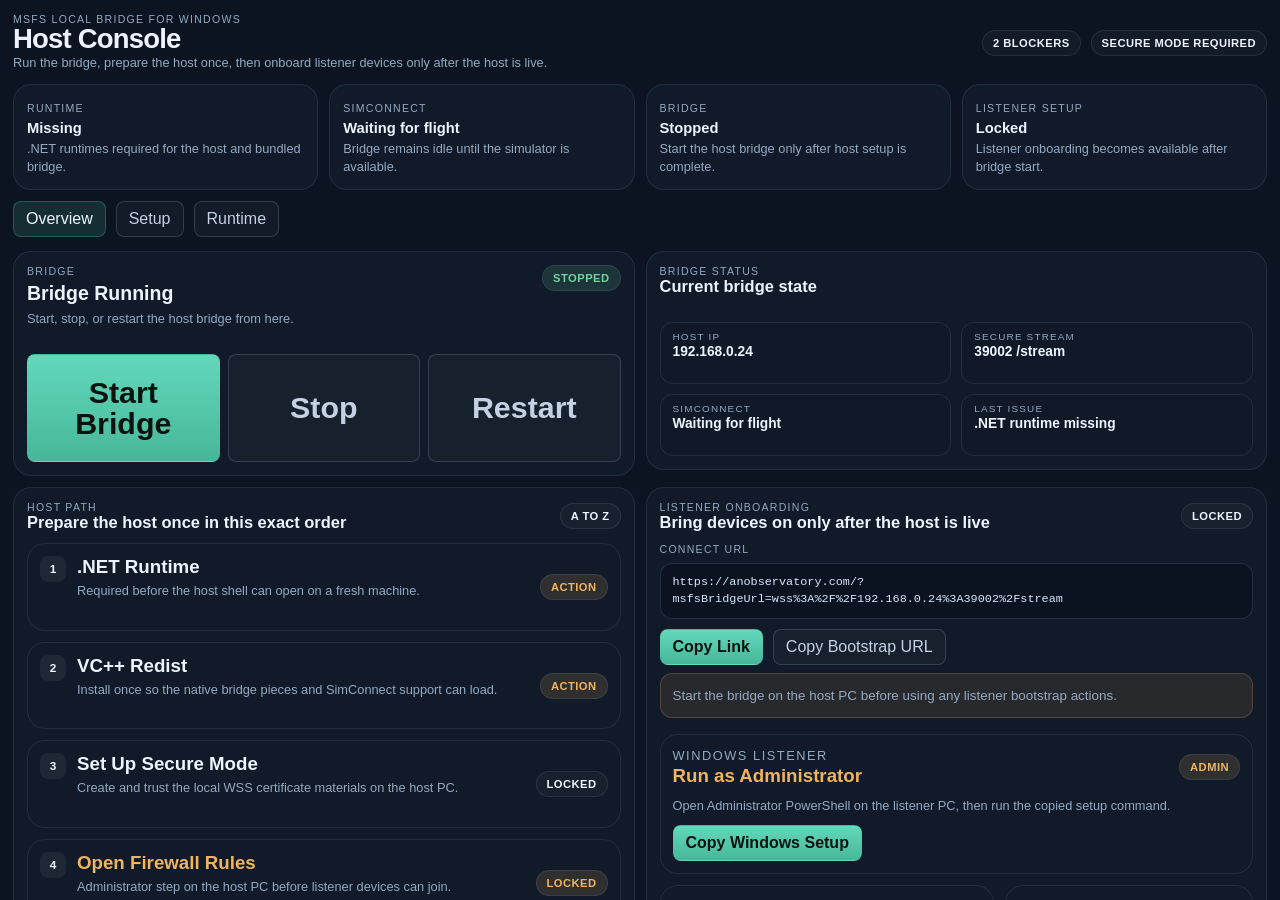
==== commit d812edb3: "Tune bridge control and status balance" ====
--- a/windows-host-onboarding-v1/index.html
+++ b/windows-host-onboarding-v1/index.html
@@ -60,11 +60,9 @@
                     <h2 id="bridge-card-title">Bridge Running</h2>
                     <p class="card-copy bridge-summary">Start, stop, or restart the host bridge from here.</p>
                   </div>
+                  <div class="pill pill-ok" id="bridge-control-pill">Stopped</div>
                 </div>
                 <div class="bridge-control-panel">
-                  <div class="bridge-control-top">
-                    <div class="pill pill-ok" id="bridge-control-pill">Stopped</div>
-                  </div>
                   <div class="button-row action-row bridge-actions">
                     <button class="primary-btn" data-action="start-bridge" id="start-bridge-button">Start Bridge</button>
                     <button class="secondary-btn" data-action="stop-bridge" id="stop-bridge-button">Stop</button>
--- a/windows-host-onboarding-v1/styles.css
+++ b/windows-host-onboarding-v1/styles.css
@@ -267,6 +267,10 @@
 
 .bridge-control-card {
   grid-area: bridge-control;
+  align-self: stretch;
+  position: relative;
+  display: grid;
+  grid-template-rows: auto 1fr;
 }
 
 .bridge-status-card {
@@ -386,13 +390,14 @@
 .bridge-status-card {
   display: grid;
   gap: 14px;
-  height: 100%;
   align-content: start;
+  align-self: start;
 }
 
 .bridge-head {
-  align-items: start;
-  gap: 10px;
+  display: block;
+  position: relative;
+  padding-right: 110px;
 }
 
 .bridge-title-block {
@@ -411,19 +416,34 @@
 
 .bridge-control-panel {
   display: grid;
-  grid-template-rows: auto auto;
-  align-content: start;
-  gap: 12px;
-}
-
-.bridge-control-top {
-  display: flex;
-  justify-content: flex-start;
+  align-content: stretch;
+  min-height: 0;
 }
 
 .bridge-actions {
+  display: grid;
+  grid-template-columns: repeat(3, minmax(0, 1fr));
   margin-top: 0;
-  justify-content: flex-start;
+  align-items: stretch;
+  gap: 8px;
+  width: 100%;
+  height: 100%;
+}
+
+.bridge-actions .primary-btn,
+.bridge-actions .secondary-btn {
+  min-height: 108px;
+  width: 100%;
+  justify-content: center;
+  font-weight: 700;
+  font-size: 1.9rem;
+  line-height: 1;
+}
+
+#bridge-control-pill {
+  position: absolute;
+  top: 0;
+  right: 0;
 }
 
 .action-row {
@@ -448,13 +468,13 @@
 }
 
 .bridge-strip-item {
-  min-height: 92px;
-  padding: 12px 14px;
+  min-height: 62px;
+  padding: 8px 12px;
   border-radius: 13px;
   background: rgba(16, 26, 40, 0.92);
   display: grid;
   align-content: start;
-  gap: 6px;
+  gap: 2px;
 }
 
 .stat-card strong {
@@ -469,13 +489,13 @@
 
 .bridge-strip-item strong {
   margin-top: 0;
-  font-size: 0.96rem;
-  line-height: 1.25;
+  font-size: 0.86rem;
+  line-height: 1.18;
 }
 
 .bridge-strip-item span {
   color: var(--muted);
-  font-size: 0.66rem;
+  font-size: 0.62rem;
   letter-spacing: 0.12em;
   text-transform: uppercase;
 }
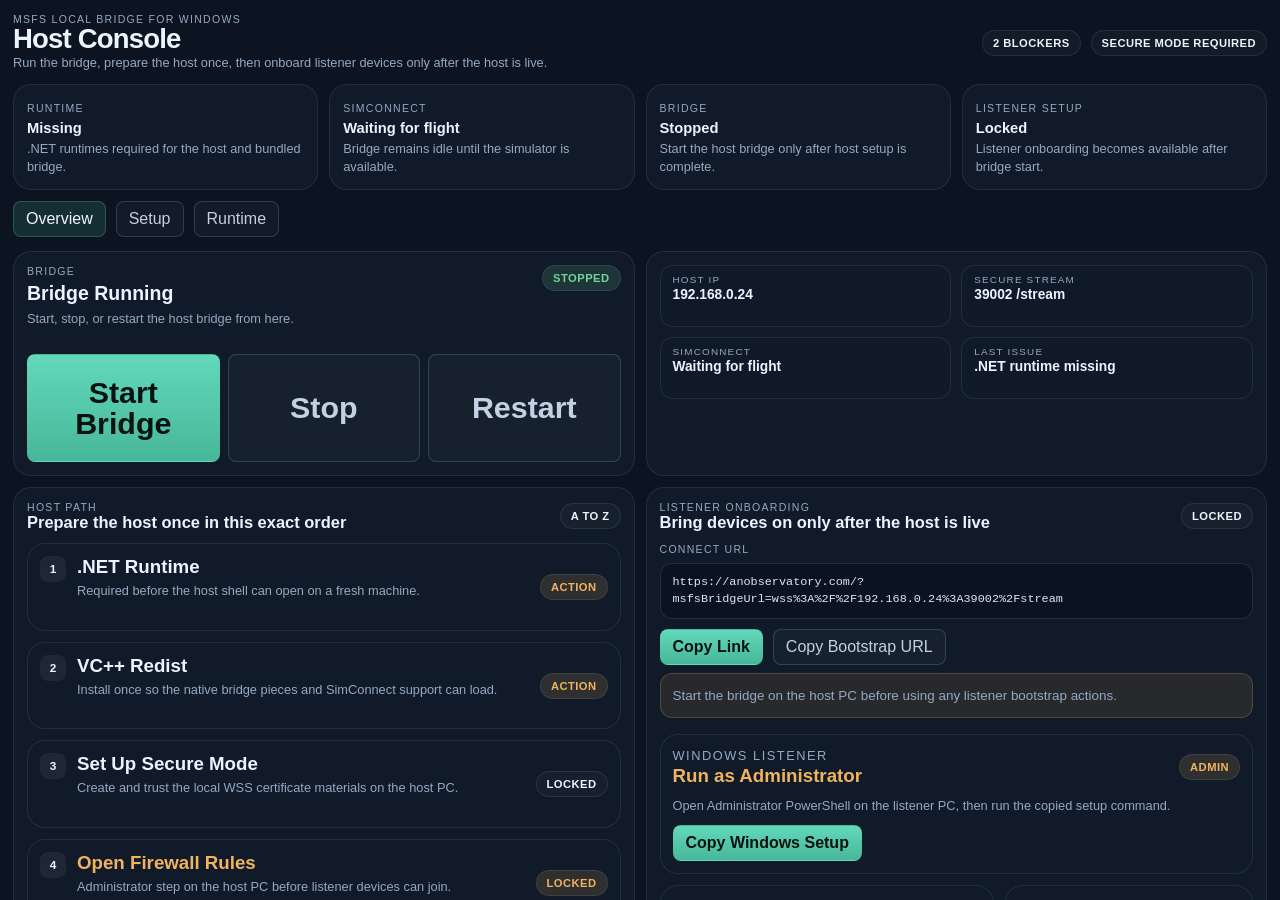
==== commit 3ae532b4: "Trim bridge status header" ====
--- a/windows-host-onboarding-v1/index.html
+++ b/windows-host-onboarding-v1/index.html
@@ -72,12 +72,6 @@
               </section>
 
               <section class="card bridge-status-card">
-                <div class="card-head bridge-status-head">
-                  <div>
-                    <p class="section-label">Bridge Status</p>
-                    <h2>Current bridge state</h2>
-                  </div>
-                </div>
                 <div class="bridge-status-grid">
                   <article class="stat-card bridge-strip-item">
                     <span>Host IP</span>
--- a/windows-host-onboarding-v1/styles.css
+++ b/windows-host-onboarding-v1/styles.css
@@ -391,7 +391,7 @@
   display: grid;
   gap: 14px;
   align-content: start;
-  align-self: start;
+  align-self: stretch;
 }
 
 .bridge-head {
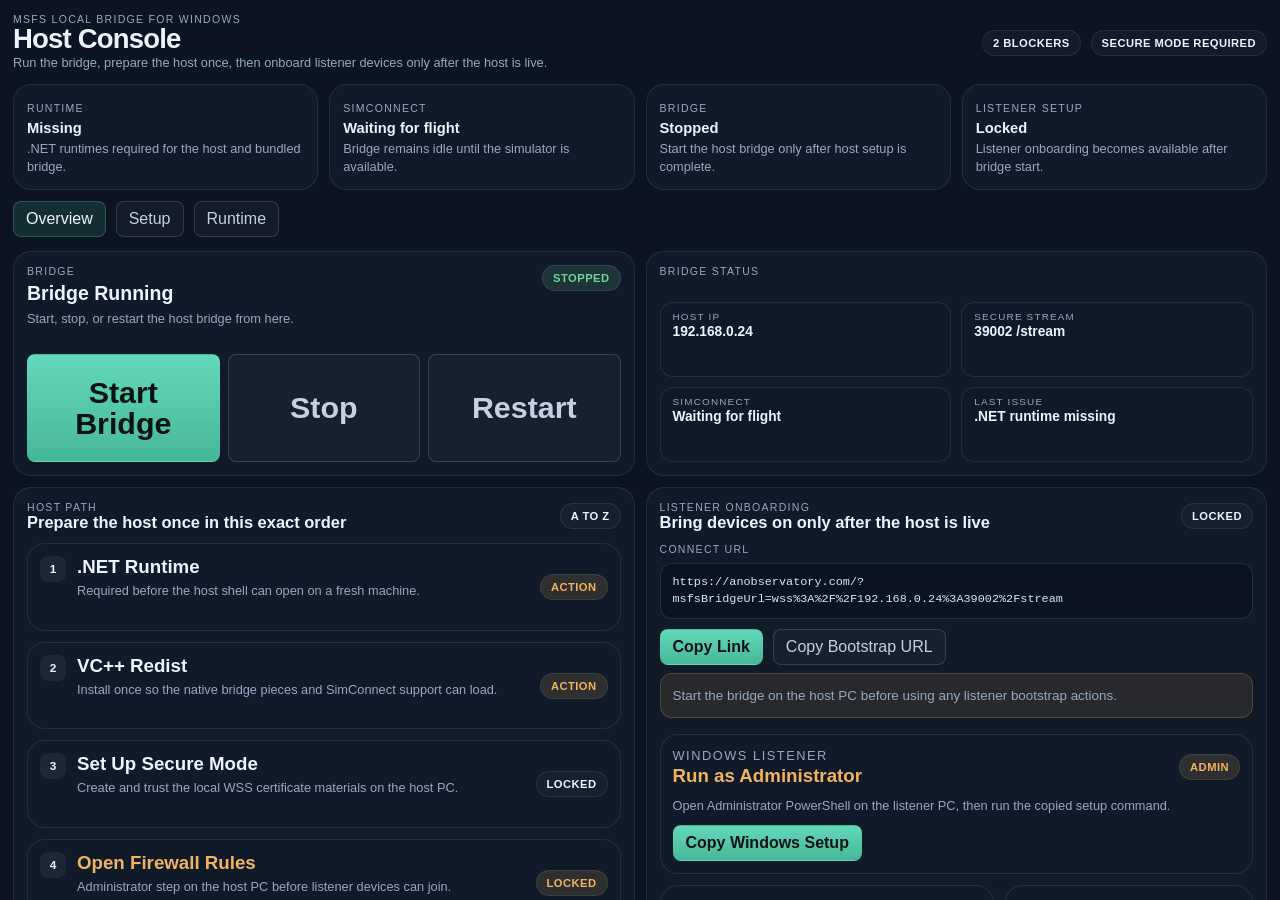
==== commit 125ea6f8: "Make bridge status grid fill its card" ====
--- a/windows-host-onboarding-v1/index.html
+++ b/windows-host-onboarding-v1/index.html
@@ -72,6 +72,9 @@
               </section>
 
               <section class="card bridge-status-card">
+                <div class="card-head bridge-status-head">
+                  <p class="section-label">Bridge Status</p>
+                </div>
                 <div class="bridge-status-grid">
                   <article class="stat-card bridge-strip-item">
                     <span>Host IP</span>
--- a/windows-host-onboarding-v1/styles.css
+++ b/windows-host-onboarding-v1/styles.css
@@ -389,9 +389,15 @@
 .bridge-card,
 .bridge-status-card {
   display: grid;
+  grid-template-rows: auto 1fr;
   gap: 14px;
-  align-content: start;
   align-self: stretch;
+}
+
+.bridge-status-head {
+  display: flex;
+  justify-content: flex-start;
+  align-items: flex-start;
 }
 
 .bridge-head {
@@ -462,13 +468,17 @@
 .bridge-status-grid {
   display: grid;
   grid-template-columns: repeat(2, minmax(0, 1fr));
+  grid-auto-rows: 1fr;
   gap: 10px;
   width: 100%;
-  align-content: start;
+  height: 100%;
+  align-content: stretch;
+  align-items: stretch;
 }
 
 .bridge-strip-item {
   min-height: 62px;
+  height: 100%;
   padding: 8px 12px;
   border-radius: 13px;
   background: rgba(16, 26, 40, 0.92);
